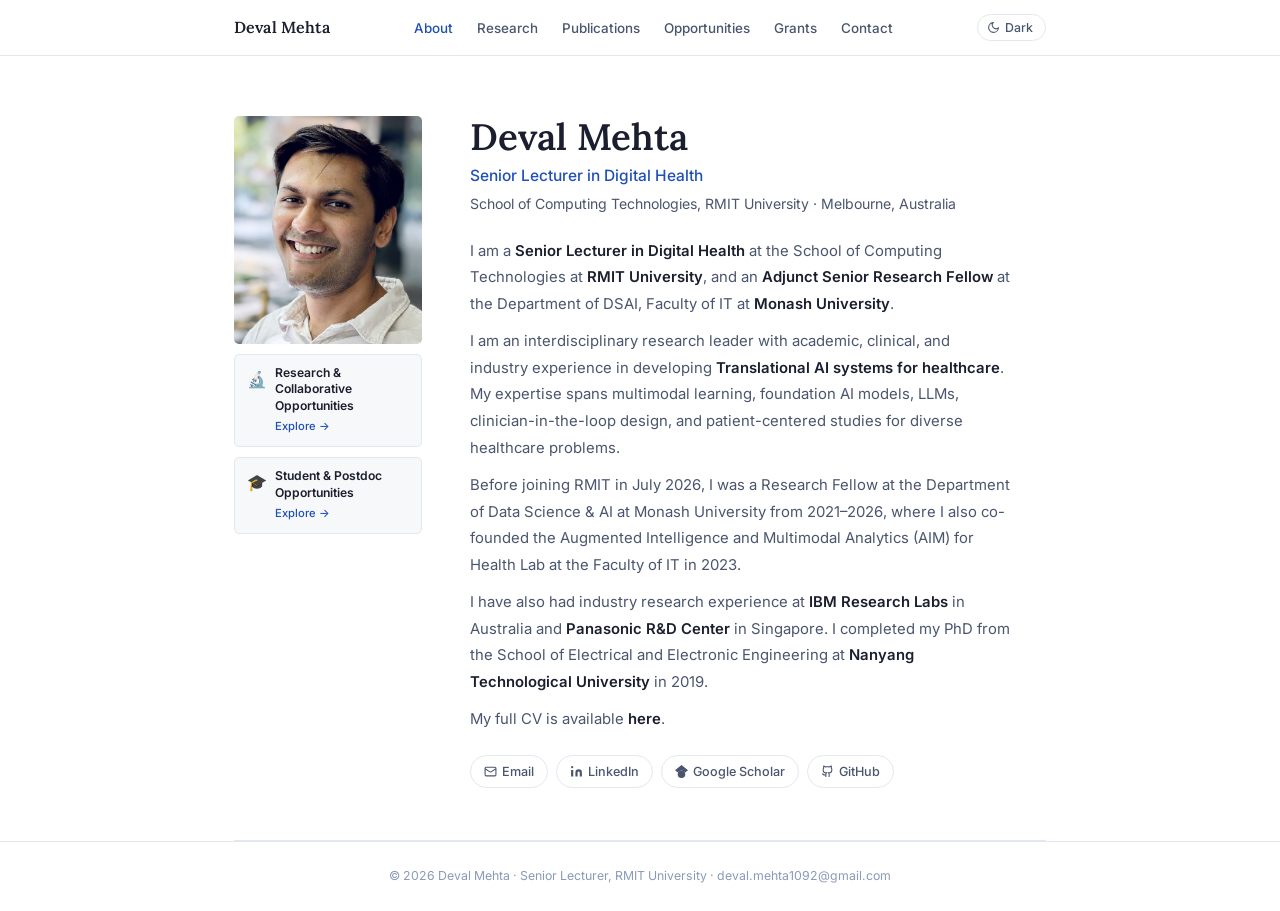
==== index.html @ f87c0c32 "Add files via upload" ====
<!DOCTYPE html>
<html lang="en" data-theme="light">
<head>
<meta charset="UTF-8">
<meta name="viewport" content="width=device-width, initial-scale=1.0">
<meta name="description" content="Deval Mehta, PhD — Senior Lecturer in Digital Health at RMIT University. AI for Healthcare research.">
<title>About | Deval Mehta</title>
<script>(function(){var t=localStorage.getItem('theme');if(t)document.documentElement.setAttribute('data-theme',t);})()</script>
<link rel="preconnect" href="https://fonts.googleapis.com">
<link rel="preconnect" href="https://fonts.gstatic.com" crossorigin>
<link href="https://fonts.googleapis.com/css2?family=Inter:wght@400;500;600&family=Lora:ital,wght@0,600;1,400&display=swap" rel="stylesheet">
<link rel="stylesheet" href="style.css">
</head>
<body>
<nav class="nav">
  <div class="nav-inner">
    <a href="index.html" class="nav-brand">Deval Mehta</a>
    <ul class="nav-links">
      <li><a href="index.html" class="active">About</a></li>
      <li><a href="research.html">Research</a></li>
      <li><a href="publications.html">Publications</a></li>
      <li><a href="opportunities.html">Opportunities</a></li>
      <li><a href="grants.html">Grants</a></li>
      <li><a href="contact.html">Contact</a></li>
    </ul>
    <div class="nav-right">
      <button class="theme-btn" id="theme-btn" onclick="toggleTheme()" aria-label="Toggle theme">
        <svg viewBox="0 0 24 24" fill="none" stroke="currentColor" stroke-width="2"><path d="M21 12.79A9 9 0 1 1 11.21 3 7 7 0 0 0 21 12.79z"/></svg>
        <span>Dark</span>
      </button>
      <button class="nav-toggle" id="nav-btn" aria-label="Menu">
        <svg width="20" height="20" viewBox="0 0 24 24" fill="none" stroke="currentColor" stroke-width="2">
          <line x1="3" y1="6" x2="21" y2="6"/><line x1="3" y1="12" x2="21" y2="12"/><line x1="3" y1="18" x2="21" y2="18"/>
        </svg>
      </button>
    </div>
  </div>
</nav>
<div class="nav-drawer" id="nav-drawer">
  <a href="index.html" class="active">About</a>
  <a href="research.html">Research</a>
  <a href="publications.html">Publications</a>
  <a href="opportunities.html">Opportunities</a>
  <a href="grants.html">Grants</a>
  <a href="contact.html">Contact</a>
</div>
<main>
<div class="page">
  <section class="hero">
    <div class="hero-inner">

      <!-- Left column: photo + CTA links below -->
      <div class="hero-left">
        <div class="hero-photo">
          <div class="hero-img"><img src="profile.jpg" alt="Deval Mehta"></div>
        </div>
        <a href="research.html" class="hero-cta-sm">
          <span class="hero-cta-sm-icon">&#128300;</span>
          <div>
            <div class="hero-cta-sm-title">Research &amp; Collaborative Opportunities</div>
            <div class="hero-cta-sm-arr">Explore &rarr;</div>
          </div>
        </a>
        <a href="opportunities.html" class="hero-cta-sm">
          <span class="hero-cta-sm-icon">&#127891;</span>
          <div>
            <div class="hero-cta-sm-title">Student &amp; Postdoc Opportunities</div>
            <div class="hero-cta-sm-arr">Explore &rarr;</div>
          </div>
        </a>
      </div><!-- /hero-left -->

      <div class="hero-body">
        <h1 class="hero-name">Deval Mehta</h1>
        <p class="hero-role">Senior Lecturer in Digital Health</p>
        <p class="hero-affil">School of Computing Technologies, RMIT University &middot; Melbourne, Australia</p>
        <div class="hero-bio">
          <p>I am a <strong>Senior Lecturer in Digital Health</strong> at the School of Computing Technologies at <strong>RMIT University</strong>, and an <strong>Adjunct Senior Research Fellow</strong> at the Department of DSAI, Faculty of IT at <strong>Monash University</strong>.</p>
          <p>I am an interdisciplinary research leader with academic, clinical, and industry experience in developing <strong>Translational AI systems for healthcare</strong>. My expertise spans multimodal learning, foundation AI models, LLMs, clinician-in-the-loop design, and patient-centered studies for diverse healthcare problems.</p>
          <p>Before joining RMIT in July 2026, I was a Research Fellow at the Department of Data Science &amp; AI at Monash University from 2021&ndash;2026, where I also co-founded the Augmented Intelligence and Multimodal Analytics (AIM) for Health Lab at the Faculty of IT in 2023.</p>
          <p>I have also had industry research experience at <strong>IBM Research Labs</strong> in Australia and <strong>Panasonic R&amp;D Center</strong> in Singapore. I completed my PhD from the School of Electrical and Electronic Engineering at <strong>Nanyang Technological University</strong> in 2019.</p>
          <p>My full CV is available <a href="https://github.com/deval-mehta/deval-mehta.github.io/blob/main/CV-Deval%20Mehta.pdf" target="_blank"><strong>here</strong></a>.</p>
        </div>
        <div class="hero-links">
          <a href="mailto:deval.mehta1092@gmail.com" class="hlink">
            <svg viewBox="0 0 24 24" fill="none" stroke="currentColor" stroke-width="2"><rect x="2" y="4" width="20" height="16" rx="2"/><path d="m22 7-8.97 5.7a1.94 1.94 0 0 1-2.06 0L2 7"/></svg>Email
          </a>
          <a href="https://linkedin.com/in/mehtadeval" target="_blank" class="hlink">
            <svg viewBox="0 0 24 24" fill="currentColor" stroke="none"><path d="M16 8a6 6 0 0 1 6 6v7h-4v-7a2 2 0 0 0-4 0v7h-4v-7a6 6 0 0 1 6-6zM2 9h4v12H2z"/><circle cx="4" cy="4" r="2"/></svg>LinkedIn
          </a>
          <a href="https://scholar.google.co.in/citations?user=bbyetzcAAAAJ&hl=en" target="_blank" class="hlink">
            <svg viewBox="0 0 24 24" fill="currentColor" stroke="none"><path d="M5.242 13.769 0 9.5 12 0l12 9.5-5.242 4.269C17.548 11.249 14.978 9.5 12 9.5c-2.977 0-5.548 1.748-6.758 4.269zM12 10a7 7 0 1 0 0 14 7 7 0 0 0 0-14z"/></svg>Google Scholar
          </a>
          <a href="https://github.com/deval-mehta" target="_blank" class="hlink">
            <svg viewBox="0 0 24 24" fill="none" stroke="currentColor" stroke-width="2"><path d="M15 22v-4a4.8 4.8 0 0 0-1-3.5c3 0 6-2 6-5.5.08-1.25-.27-2.48-1-3.5.28-1.15.28-2.35 0-3.5 0 0-1 0-3 1.5-2.64-.5-5.36-.5-8 0C6 2 5 2 5 2c-.3 1.15-.3 2.35 0 3.5A5.403 5.403 0 0 0 4 9c0 3.5 3 5.5 6 5.5-.39.49-.68 1.05-.85 1.65S9 17.23 9 18v4"/><path d="M9 18c-4.51 2-5-2-7-2"/></svg>GitHub
          </a>
        </div>
      </div>

    </div>
  </section>
</div>
</main>
<footer class="footer">
  <div class="page">
    <p>&copy; 2026 Deval Mehta &middot; Senior Lecturer, RMIT University &middot;
    <a href="mailto:deval.mehta1092@gmail.com">deval.mehta1092@gmail.com</a></p>
  </div>
</footer>
<script>
document.getElementById('nav-btn').addEventListener('click',()=>{
  document.getElementById('nav-drawer').classList.toggle('open');
});
var SUN='<svg viewBox="0 0 24 24" fill="none" stroke="currentColor" stroke-width="2"><circle cx="12" cy="12" r="4"/><path d="M12 2v2M12 20v2M4.93 4.93l1.41 1.41M17.66 17.66l1.41 1.41M2 12h2M20 12h2M6.34 17.66l-1.41 1.41M19.07 4.93l-1.41 1.41"/></svg><span>Light</span>';
var MOON='<svg viewBox="0 0 24 24" fill="none" stroke="currentColor" stroke-width="2"><path d="M21 12.79A9 9 0 1 1 11.21 3 7 7 0 0 0 21 12.79z"/></svg><span>Dark</span>';
function updateBtn(t){var b=document.getElementById('theme-btn');if(b)b.innerHTML=t==='dark'?SUN:MOON;}
function toggleTheme(){var c=document.documentElement.getAttribute('data-theme')||'light';var n=c==='dark'?'light':'dark';document.documentElement.setAttribute('data-theme',n);localStorage.setItem('theme',n);updateBtn(n);}
updateBtn(document.documentElement.getAttribute('data-theme')||'light');
</script>
</body></html>
---- style.css ----
/* ============================================================
   DEVAL MEHTA — ACADEMIC WEBSITE  |  style.css
   Clean rebuild · July 2026
   Design: minimal, light/dark, scholarly
   Type: Lora (headings) + Inter (body)
============================================================ */

*, *::before, *::after { box-sizing: border-box; margin: 0; padding: 0; }

/* ============================================================
   CSS VARIABLES — LIGHT THEME
============================================================ */
:root {
  --bg:         #ffffff;
  --bg-soft:    #f7f8fa;
  --text:       #1a1e2e;
  --text-2:     #4a556e;
  --text-3:     #8a9ab8;
  --accent:     #1f50b8;
  --accent-lt:  #ebf0fd;
  --border:     #e3e7ef;
  --nav-bg:     rgba(255,255,255,.95);
  --drawer-bg:  #ffffff;
  --thumb-bg:   #edf0f7;
  --collage-bg: #edf0f7;
  --max:     860px;
  --nav-h:   56px;
  --r:       5px;
  --f-sans:  'Inter', system-ui, -apple-system, sans-serif;
  --f-serif: 'Lora', Georgia, 'Times New Roman', serif;
  --f-mono:  'SFMono-Regular', 'SF Mono', Menlo, 'Courier New', monospace;
}

/* ============================================================
   CSS VARIABLES — DARK THEME
============================================================ */
[data-theme="dark"] {
  --bg:         #111318;
  --bg-soft:    #181c26;
  --text:       #dde1ee;
  --text-2:     #8892aa;
  --text-3:     #4e5a72;
  --accent:     #7ba0f5;
  --accent-lt:  rgba(123,160,245,.13);
  --border:     #232840;
  --nav-bg:     rgba(17,19,24,.97);
  --drawer-bg:  #181c26;
  --thumb-bg:   #1e2535;
  --collage-bg: #1e2535;
}

/* ============================================================
   BASE
============================================================ */
html { scroll-behavior: smooth; }
body {
  font-family: var(--f-sans);
  background: var(--bg);
  color: var(--text);
  line-height: 1.7;
  font-size: 16px;
  -webkit-font-smoothing: antialiased;
  transition: background .2s, color .2s;
}
a { color: var(--accent); text-decoration: none; }
a:hover { text-decoration: underline; }
strong { font-weight: 600; }
img { display: block; max-width: 100%; }

/* ============================================================
   NAVIGATION
============================================================ */
.nav {
  position: sticky; top: 0; z-index: 100;
  height: var(--nav-h);
  background: var(--nav-bg);
  backdrop-filter: blur(10px);
  border-bottom: 1px solid var(--border);
  transition: background .2s, border-color .2s;
}
.nav-inner {
  max-width: var(--max); margin: 0 auto; padding: 0 24px;
  height: 100%; display: flex; align-items: center; justify-content: space-between;
}
.nav-brand {
  font-family: var(--f-serif); font-size: 1rem; font-weight: 600;
  color: var(--text); letter-spacing: .01em; flex-shrink: 0;
}
.nav-brand:hover { text-decoration: none; }
.nav-links { display: flex; list-style: none; gap: 24px; }
.nav-links a {
  font-size: .84rem; font-weight: 500; color: var(--text-2); transition: color .15s;
}
.nav-links a:hover, .nav-links a.active { color: var(--accent); text-decoration: none; }
.nav-right { display: flex; align-items: center; gap: 10px; }

.theme-btn {
  display: inline-flex; align-items: center; gap: 5px;
  padding: 5px 12px 5px 9px;
  border: 1px solid var(--border); border-radius: 100px;
  background: none; cursor: pointer;
  font-family: var(--f-sans); font-size: .77rem; font-weight: 500;
  color: var(--text-2); transition: all .15s; white-space: nowrap;
}
.theme-btn svg { width: 13px; height: 13px; flex-shrink: 0; }
.theme-btn:hover { border-color: var(--accent); color: var(--accent); }

.nav-toggle {
  display: none; background: none; border: none;
  padding: 6px; cursor: pointer; color: var(--text-2);
}
.nav-drawer {
  display: none; position: fixed; top: var(--nav-h); left: 0; right: 0;
  background: var(--drawer-bg); border-bottom: 1px solid var(--border);
  padding: 8px 24px 16px; z-index: 99;
}
.nav-drawer.open { display: block; }
.nav-drawer a {
  display: block; padding: 11px 0; font-size: .9rem; font-weight: 500;
  color: var(--text); border-bottom: 1px solid var(--border);
}
.nav-drawer a:last-child { border-bottom: none; }
.nav-drawer a:hover { color: var(--accent); text-decoration: none; }

/* ============================================================
   LAYOUT HELPERS
============================================================ */
.page { max-width: var(--max); margin: 0 auto; padding: 0 24px; }

.footer {
  border-top: 1px solid var(--border); padding: 24px 0;
  font-size: .77rem; color: var(--text-3); text-align: center;
  transition: border-color .2s;
}
.footer a { color: var(--text-3); }
.footer a:hover { color: var(--accent); text-decoration: none; }

.sec { padding: 52px 0; border-bottom: 1px solid var(--border); transition: border-color .2s; }
.sec:last-child { border-bottom: none; }

.sec-title {
  font-family: var(--f-serif); font-size: 1.45rem; font-weight: 600;
  color: var(--text); margin-bottom: 6px;
}
.sec-title::after {
  content: ''; display: block; width: 28px; height: 2px;
  background: var(--accent); margin-top: 7px;
}
.sec-subtitle { font-size: .88rem; color: var(--text-2); margin-bottom: 24px; }

/* Inner-page header — no bottom border, content flows straight in */
.page-hdr { padding: 44px 0 28px; }
.page-hdr h1 { font-family: var(--f-serif); font-size: 1.9rem; font-weight: 600; color: var(--text); }
.page-hdr p { font-size: .9rem; color: var(--text-2); margin-top: 6px; }

.breadcrumb { font-size: .78rem; color: var(--text-3); margin-bottom: 10px; }
.breadcrumb a { color: var(--text-3); }
.breadcrumb a:hover { color: var(--accent); }

.prose { font-size: .95rem; color: var(--text-2); line-height: 1.8; }
.prose p + p { margin-top: 12px; }
.prose strong { color: var(--text); }

/* ============================================================
   HOME — HERO
============================================================ */
.hero { padding: 60px 0 52px; border-bottom: 1px solid var(--border); }
.hero-inner { display: flex; gap: 48px; align-items: flex-start; }
.hero-photo { width: 188px; }
/* Left column: photo stacked above CTA links */
.hero-left {
  flex-shrink: 0;
  width: 188px;
  display: flex;
  flex-direction: column;
  gap: 10px;
}
/* Small CTA cards that sit below the photo */
.hero-cta-sm {
  display: flex;
  align-items: flex-start;
  gap: 8px;
  padding: 10px 12px;
  border: 1px solid var(--border);
  border-radius: var(--r);
  background: var(--bg-soft);
  transition: all .15s;
  color: var(--text);
}
.hero-cta-sm:hover {
  border-color: var(--accent);
  background: var(--accent-lt);
  text-decoration: none;
}
.hero-cta-sm-icon { font-size: 1rem; flex-shrink: 0; margin-top: 1px; }
.hero-cta-sm-title {
  font-size: .76rem; font-weight: 600; color: var(--text);
  line-height: 1.35; margin-bottom: 3px;
}
.hero-cta-sm-arr { font-size: .7rem; color: var(--accent); font-weight: 500; }

.hero-img {
  width: 188px; height: 228px; border-radius: var(--r);
  background: linear-gradient(145deg,#e8eeff,#ccd8f6);
  display: flex; align-items: center; justify-content: center;
  font-family: var(--f-serif); font-size: 3rem; font-weight: 600;
  color: var(--accent); overflow: hidden; transition: background .2s;
}
[data-theme="dark"] .hero-img { background: linear-gradient(145deg,#1e2535,#252d48); }
.hero-img img { width: 100%; height: 100%; object-fit: cover; }

.hero-body { flex: 1; }
.hero-name { font-family: var(--f-serif); font-size: 2.3rem; font-weight: 600; color: var(--text); line-height: 1.15; margin-bottom: 5px; }
.hero-role { font-size: .97rem; font-weight: 500; color: var(--accent); margin-bottom: 2px; }
.hero-affil { font-size: .88rem; color: var(--text-2); margin-bottom: 22px; }
.hero-bio { font-size: .93rem; color: var(--text-2); line-height: 1.8; max-width: 540px; margin-bottom: 22px; }
.hero-bio p + p { margin-top: 10px; }
.hero-bio strong { color: var(--text); }
.hero-links { display: flex; flex-wrap: wrap; gap: 8px; }
.hlink {
  display: inline-flex; align-items: center; gap: 5px;
  font-size: .79rem; font-weight: 500; color: var(--text-2);
  padding: 5px 13px; border: 1px solid var(--border);
  border-radius: 100px; transition: all .15s;
}
.hlink svg { width: 13px; height: 13px; flex-shrink: 0; }
.hlink:hover { border-color: var(--accent); color: var(--accent); background: var(--accent-lt); text-decoration: none; }

/* ============================================================
   HOME — OVERVIEW + CTA
============================================================ */
.ov-grid { display: grid; grid-template-columns: repeat(3,1fr); gap: 28px; margin-top: 22px; }
.ov-icon { font-size: 1.25rem; margin-bottom: 8px; }
.ov-title { font-size: .87rem; font-weight: 600; color: var(--text); margin-bottom: 4px; }
.ov-desc { font-size: .79rem; color: var(--text-2); line-height: 1.65; }

.cta-pair { display: grid; grid-template-columns: 1fr 1fr; gap: 14px; margin-top: 22px; }
.cta {
  display: flex; align-items: center; gap: 14px; padding: 20px 22px;
  border: 1px solid var(--border); border-radius: var(--r);
  background: var(--bg-soft); color: var(--text); transition: all .15s;
}
.cta:hover { border-color: var(--accent); background: var(--accent-lt); text-decoration: none; }
.cta-icon { font-size: 1.4rem; flex-shrink: 0; }
.cta-title { font-size: .88rem; font-weight: 600; color: var(--text); margin-bottom: 3px; }
.cta-desc { font-size: .75rem; color: var(--text-2); line-height: 1.5; }
.cta-arr { margin-left: auto; color: var(--accent); font-weight: 700; font-size: .95rem; flex-shrink: 0; }

/* ============================================================
   PUBLICATIONS
============================================================ */
.pub-note { font-size: .82rem; color: var(--text-2); margin-bottom: 28px; line-height: 1.65; }
.pub-note strong { color: var(--accent); }
.yr-label {
  font-size: .7rem; font-weight: 700; letter-spacing: .1em; text-transform: uppercase;
  color: var(--text-3); padding: 6px 0; margin-top: 36px; border-bottom: 1px solid var(--border);
}
.yr-label:first-of-type { margin-top: 0; }
.pub-item {
  display: flex; gap: 16px; padding: 18px 0;
  border-bottom: 1px solid var(--border); align-items: flex-start;
}
.pub-item:last-child { border-bottom: none; }
.pub-n { font-family: var(--f-mono); font-size: .77rem; color: var(--text-3); min-width: 26px; padding-top: 2px; flex-shrink: 0; }
.pub-body { flex: 1; min-width: 0; }
.pub-t { font-size: .9rem; font-weight: 600; color: var(--text); line-height: 1.42; margin-bottom: 5px; }
.pub-a { font-size: .8rem; color: var(--text-2); margin-bottom: 5px; line-height: 1.45; }
.pub-a strong { color: var(--accent); font-weight: 600; }
.pub-v { font-size: .79rem; color: var(--text-3); font-style: italic; }
.pub-tag {
  display: inline-block; font-size: .68rem; font-weight: 600; color: var(--accent);
  background: var(--accent-lt); padding: 1px 7px; border-radius: 3px;
  margin-left: 8px; vertical-align: middle; font-style: normal;
}
.pub-star { font-size: .68rem; color: #b45309; margin-left: 8px; font-style: normal; }
[data-theme="dark"] .pub-star { color: #f59e0b; }

/* ============================================================
   RESEARCH OVERVIEW (research.html)
============================================================ */
.rq {
  border-left: 3px solid var(--accent); padding: 14px 20px;
  background: var(--bg-soft); font-family: var(--f-serif);
  font-style: italic; font-size: 1.08rem; color: var(--text-2);
  line-height: 1.65; margin-bottom: 28px; transition: background .2s;
}
.r-intro { font-size: .93rem; color: var(--text-2); line-height: 1.82; margin-bottom: 40px; }
.r-intro p + p { margin-top: 11px; }
.r-intro strong { color: var(--text); }

.r-card {
  display: flex; gap: 28px; align-items: flex-start;
  padding: 32px 0; border-bottom: 1px solid var(--border);
}
.r-card:last-of-type { border-bottom: none; }
.collage {
  display: grid; grid-template-columns: 1fr 1fr; gap: 4px;
  width: 220px; flex-shrink: 0; border-radius: 6px; overflow: hidden;
  background: var(--border);
}
.collage-cell {
  background: var(--collage-bg); overflow: hidden;
  height: 80px; position: relative;
  display: flex; align-items: center; justify-content: center;
  transition: background .2s;
}
.collage-cell img { width: 100%; height: 100%; object-fit: cover; display: block; }
.collage-cell-ph { font-size: .62rem; color: var(--text-3); text-align: center; padding: 6px; line-height: 1.4; }

.r-card-body { flex: 1; }
.r-card-num { font-family: var(--f-mono); font-size: .7rem; font-weight: 700; color: var(--accent); letter-spacing: .08em; margin-bottom: 4px; }
.r-card-name { font-family: var(--f-serif); font-size: 1.25rem; font-weight: 600; color: var(--text); margin-bottom: 10px; }
.r-card-desc { font-size: .88rem; color: var(--text-2); line-height: 1.72; margin-bottom: 12px; }
.r-card-areas { font-size: .76rem; color: var(--text-3); margin-bottom: 14px; line-height: 1.6; }
.r-card-link { font-size: .84rem; font-weight: 600; color: var(--accent); }
.r-card-link:hover { text-decoration: underline; }

/* ============================================================
   RESEARCH SUB-PAGES
============================================================ */
.theme-hdr { display: flex; align-items: baseline; gap: 12px; margin-bottom: 12px; }
.theme-num { font-family: var(--f-mono); font-size: .7rem; font-weight: 700; color: var(--accent); letter-spacing: .08em; }
.theme-name { font-family: var(--f-serif); font-size: 1.28rem; font-weight: 600; color: var(--text); }
.theme-intro { font-size: .9rem; color: var(--text-2); line-height: 1.78; margin-bottom: 22px; }
.theme-intro strong { color: var(--text); }

/* Area cards — each sub-theme is a box */
.area {
  padding: 18px 20px;
  border: 1px solid var(--border);
  border-radius: var(--r);
  background: var(--bg-soft);
  margin-bottom: 12px;
  transition: background .2s, border-color .2s;
}
.area:last-child { margin-bottom: 0; }

/* Area title — larger, serif, clearly a heading */
.area-title {
  font-family: var(--f-serif);
  font-size: 1.12rem;
  font-weight: 600;
  color: var(--text);
  margin-bottom: 7px;
}
.area-desc { font-size: .84rem; color: var(--text-2); line-height: 1.72; margin-bottom: 12px; }
.area-papers { list-style: none; }
.area-papers li {
  font-size: .8rem; color: var(--text-2); line-height: 1.5;
  padding: 5px 0 5px 12px; border-left: 2px solid var(--border); margin-bottom: 5px;
}
.area-papers li strong { color: var(--accent); font-weight: 600; }
.area-papers li em { color: var(--text-3); }

.seeking {
  font-size: .69rem; font-weight: 700; color: #92400e; background: #fef3c7;
  padding: 1px 7px; border-radius: 3px; margin-left: 8px;
  letter-spacing: .04em; vertical-align: middle;
}
[data-theme="dark"] .seeking { color: #fcd34d; background: rgba(217,119,6,.2); }

.collab-cta {
  background: var(--bg-soft); border: 1px solid var(--border);
  border-left: 3px solid var(--accent); padding: 18px 22px;
  font-size: .9rem; color: var(--text-2); line-height: 1.78;
  border-radius: 0 var(--r) var(--r) 0; margin-top: 28px;
  transition: background .2s, border-color .2s;
}
.collab-cta strong { color: var(--text); }

/* ============================================================
   PAPER ENTRIES WITH OPTIONAL IMAGE THUMBNAIL
   Used in research sub-pages. Add class="paper-item" to <li>
   and wrap content in .paper-thumb + .paper-text
============================================================ */
.area-papers li.paper-item {
  display: flex;
  gap: 0;
  padding: 8px 0;
  border-left: none;
  margin-bottom: 10px;
}
.paper-thumb {
  width: 120px; height: 76px; flex-shrink: 0;
  border-radius: 4px; overflow: hidden;
  border: 1px solid var(--border);
  background: var(--thumb-bg);
  transition: background .2s, border-color .2s;
}
.paper-thumb img,
.paper-thumb video {
  width: 100%; height: 100%; object-fit: cover; display: block;
}
.paper-text {
  flex: 1; padding-left: 12px;
  border-left: 2px solid var(--border); line-height: 1.5;
}

/* ============================================================
   OPPORTUNITIES
============================================================ */
.notice {
  background: #fffbeb; border: 1px solid #fcd34d;
  border-left: 3px solid #d97706; padding: 16px 20px;
  border-radius: 0 var(--r) var(--r) 0; margin-bottom: 28px;
}
[data-theme="dark"] .notice { background: #1a1509; border-color: #5a4310; border-left-color: #d97706; }
.notice-lbl { font-size: .68rem; font-weight: 700; text-transform: uppercase; letter-spacing: .1em; color: #92400e; margin-bottom: 6px; }
[data-theme="dark"] .notice-lbl { color: #c9ac78; }
.notice-body { font-size: .88rem; color: #78350f; line-height: 1.68; }
[data-theme="dark"] .notice-body { color: #c9ac78; }
.notice-body a { color: #92400e; font-weight: 600; }
[data-theme="dark"] .notice-body a { color: #d97706; }
.form-btn {
  display: inline-flex; align-items: center; gap: 6px; margin-top: 10px;
  padding: 8px 16px; background: #d97706; color: #fff !important;
  font-size: .8rem; font-weight: 600; border-radius: 4px; transition: opacity .15s;
}
.form-btn:hover { opacity: .84; text-decoration: none; }

.track-grid { display: grid; grid-template-columns: 1fr 1fr; gap: 14px; margin-top: 14px; }
.track { padding: 16px 18px; border: 1px solid var(--border); border-radius: var(--r); background: var(--bg-soft); }
.track.accent { border-color: var(--accent); background: var(--accent-lt); }
.track-icon { font-size: 1.2rem; margin-bottom: 7px; }
.track-title { font-size: .86rem; font-weight: 600; color: var(--text); margin-bottom: 4px; }
.track-desc { font-size: .77rem; color: var(--text-2); line-height: 1.62; }

.diversity {
  padding: 16px 20px; background: var(--bg-soft);
  border: 1px solid var(--border); border-left: 3px solid #7c3aed;
  font-size: .88rem; color: var(--text-2); line-height: 1.78;
  border-radius: 0 var(--r) var(--r) 0; margin-top: 20px;
}
.diversity strong { color: var(--text); }

.trait-grid { display: grid; grid-template-columns: 1fr 1fr; gap: 11px; margin-top: 14px; }
.trait { display: flex; gap: 10px; align-items: flex-start; padding: 11px 13px; border: 1px solid var(--border); border-radius: var(--r); background: var(--bg-soft); }
.trait-icon { font-size: .95rem; flex-shrink: 0; margin-top: 2px; }
.trait-title { font-size: .8rem; font-weight: 600; color: var(--text); margin-bottom: 2px; }
.trait-desc { font-size: .74rem; color: var(--text-2); line-height: 1.5; }

.req { margin-top: 14px; padding: 13px 17px; background: var(--accent-lt); border: 1px solid rgba(31,80,184,.2); border-left: 3px solid var(--accent); border-radius: 0 var(--r) var(--r) 0; font-size: .87rem; color: var(--text-2); line-height: 1.75; }
[data-theme="dark"] .req { border-color: rgba(123,160,245,.2); border-left-color: var(--accent); }
.req-lbl { font-size: .67rem; font-weight: 700; text-transform: uppercase; letter-spacing: .1em; color: var(--accent); margin-bottom: 4px; }
.req strong { color: var(--text); }
.testi { padding: 15px 18px; border: 1px solid var(--border); border-radius: var(--r); background: var(--bg-soft); font-size: .86rem; color: var(--text-2); line-height: 1.7; margin-top: 20px; }

/* ============================================================
   GRANTS
============================================================ */
.grants-total { font-family: var(--f-serif); font-size: 2rem; font-weight: 600; color: var(--text); }
.grants-sub { font-size: .78rem; color: var(--text-3); text-transform: uppercase; letter-spacing: .07em; margin-top: 2px; }
.grant-row { display: flex; gap: 18px; padding: 15px 0; border-bottom: 1px solid var(--border); }
.grant-row:last-child { border-bottom: none; }
.grant-amt { font-family: var(--f-mono); font-size: .8rem; font-weight: 600; color: var(--text); min-width: 68px; padding-top: 2px; flex-shrink: 0; }
.grant-title { font-size: .88rem; font-weight: 600; color: var(--text); margin-bottom: 3px; line-height: 1.4; }
.grant-meta { font-size: .77rem; color: var(--text-2); }
.patent-row { padding: 14px 0; border-bottom: 1px solid var(--border); }
.patent-row:last-child { border-bottom: none; }
.patent-title { font-size: .88rem; font-weight: 600; color: var(--text); margin-bottom: 3px; }
.patent-meta { font-size: .77rem; color: var(--text-2); }
.ptag { font-size: .68rem; font-weight: 700; color: var(--accent); background: var(--accent-lt); padding: 1px 7px; border-radius: 3px; margin-left: 7px; }

/* ============================================================
   CONTACT
============================================================ */
.contact-grid { display: grid; grid-template-columns: 1fr 1fr; gap: 12px; margin-top: 16px; }
.contact-item { display: flex; align-items: flex-start; gap: 11px; padding: 13px 15px; border: 1px solid var(--border); border-radius: var(--r); background: var(--bg-soft); }
.ci-icon { font-size: 1.1rem; flex-shrink: 0; margin-top: 1px; }
.ci-lbl { font-size: .68rem; color: var(--text-3); text-transform: uppercase; letter-spacing: .07em; margin-bottom: 2px; }
.ci-val { font-size: .86rem; color: var(--text); }
.ci-val a { color: var(--text); }
.award-row { display: flex; gap: 14px; padding: 11px 0; border-bottom: 1px solid var(--border); }
.award-row:last-child { border-bottom: none; }
.award-yr { font-family: var(--f-mono); font-size: .74rem; color: var(--text-3); min-width: 36px; padding-top: 2px; flex-shrink: 0; }
.award-txt { font-size: .87rem; color: var(--text); line-height: 1.5; }

/* ============================================================
   RESPONSIVE
============================================================ */
@media (max-width: 680px) {
  .nav-links { display: none; }
  .nav-toggle { display: flex; }
  .theme-btn span { display: none; }
  .hero-inner { flex-direction: column; gap: 24px; }
  .hero-left { width: 100%; }
.hero-photo { width: 140px; }
  .hero-img { width: 140px; height: 170px; }
  .hero-name { font-size: 1.9rem; }
  .ov-grid { grid-template-columns: 1fr; gap: 18px; }
  .cta-pair { grid-template-columns: 1fr; }
  .r-card { flex-direction: column; gap: 20px; }
  .collage { width: 100%; }
  .track-grid { grid-template-columns: 1fr; }
  .trait-grid { grid-template-columns: 1fr; }
  .contact-grid { grid-template-columns: 1fr; }
  .pub-item { gap: 10px; }
  .pub-n { display: none; }
  .area-papers li.paper-item { flex-direction: column; gap: 8px; }
  .paper-thumb { width: 100%; height: 80px; }
  .paper-text { padding-left: 0; border-left: none; border-top: 2px solid var(--border); padding-top: 8px; }
  .page { padding: 0 16px; }
  .sec { padding: 40px 0; }
}
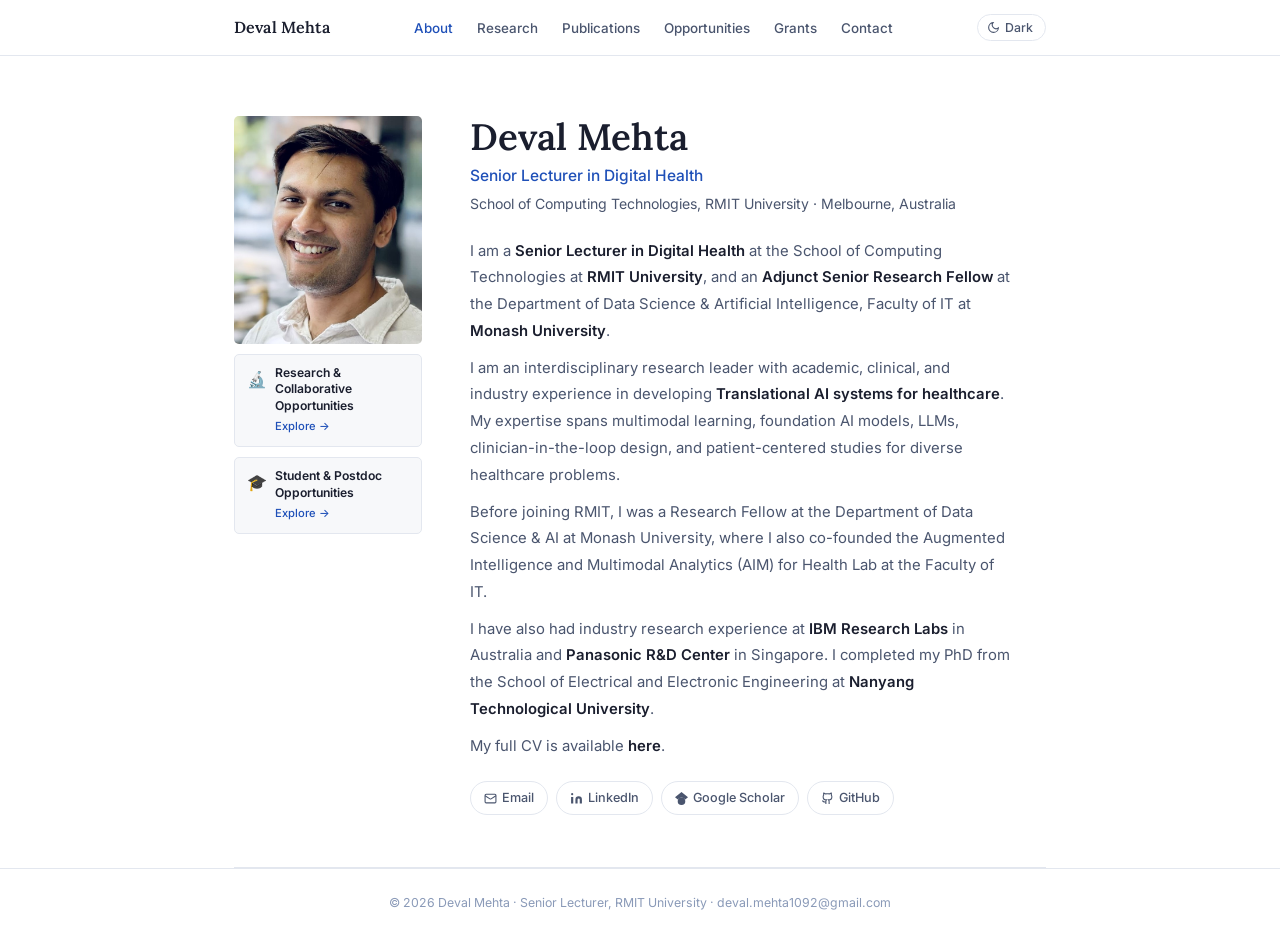
==== commit c304b63b: "Update index.html" ====
--- a/index.html
+++ b/index.html
@@ -75,10 +75,10 @@
         <p class="hero-role">Senior Lecturer in Digital Health</p>
         <p class="hero-affil">School of Computing Technologies, RMIT University &middot; Melbourne, Australia</p>
         <div class="hero-bio">
-          <p>I am a <strong>Senior Lecturer in Digital Health</strong> at the School of Computing Technologies at <strong>RMIT University</strong>, and an <strong>Adjunct Senior Research Fellow</strong> at the Department of DSAI, Faculty of IT at <strong>Monash University</strong>.</p>
+          <p>I am a <strong>Senior Lecturer in Digital Health</strong> at the School of Computing Technologies at <strong>RMIT University</strong>, and an <strong>Adjunct Senior Research Fellow</strong> at the Department of Data Science &amp; Artificial Intelligence, Faculty of IT at <strong>Monash University</strong>.</p>
           <p>I am an interdisciplinary research leader with academic, clinical, and industry experience in developing <strong>Translational AI systems for healthcare</strong>. My expertise spans multimodal learning, foundation AI models, LLMs, clinician-in-the-loop design, and patient-centered studies for diverse healthcare problems.</p>
-          <p>Before joining RMIT in July 2026, I was a Research Fellow at the Department of Data Science &amp; AI at Monash University from 2021&ndash;2026, where I also co-founded the Augmented Intelligence and Multimodal Analytics (AIM) for Health Lab at the Faculty of IT in 2023.</p>
-          <p>I have also had industry research experience at <strong>IBM Research Labs</strong> in Australia and <strong>Panasonic R&amp;D Center</strong> in Singapore. I completed my PhD from the School of Electrical and Electronic Engineering at <strong>Nanyang Technological University</strong> in 2019.</p>
+          <p>Before joining RMIT, I was a Research Fellow at the Department of Data Science &amp; AI at Monash University, where I also co-founded the Augmented Intelligence and Multimodal Analytics (AIM) for Health Lab at the Faculty of IT.</p>
+          <p>I have also had industry research experience at <strong>IBM Research Labs</strong> in Australia and <strong>Panasonic R&amp;D Center</strong> in Singapore. I completed my PhD from the School of Electrical and Electronic Engineering at <strong>Nanyang Technological University</strong>.</p>
           <p>My full CV is available <a href="https://github.com/deval-mehta/deval-mehta.github.io/blob/main/CV-Deval%20Mehta.pdf" target="_blank"><strong>here</strong></a>.</p>
         </div>
         <div class="hero-links">
@@ -117,4 +117,4 @@
 function toggleTheme(){var c=document.documentElement.getAttribute('data-theme')||'light';var n=c==='dark'?'light':'dark';document.documentElement.setAttribute('data-theme',n);localStorage.setItem('theme',n);updateBtn(n);}
 updateBtn(document.documentElement.getAttribute('data-theme')||'light');
 </script>
-</body></html>+</body></html>
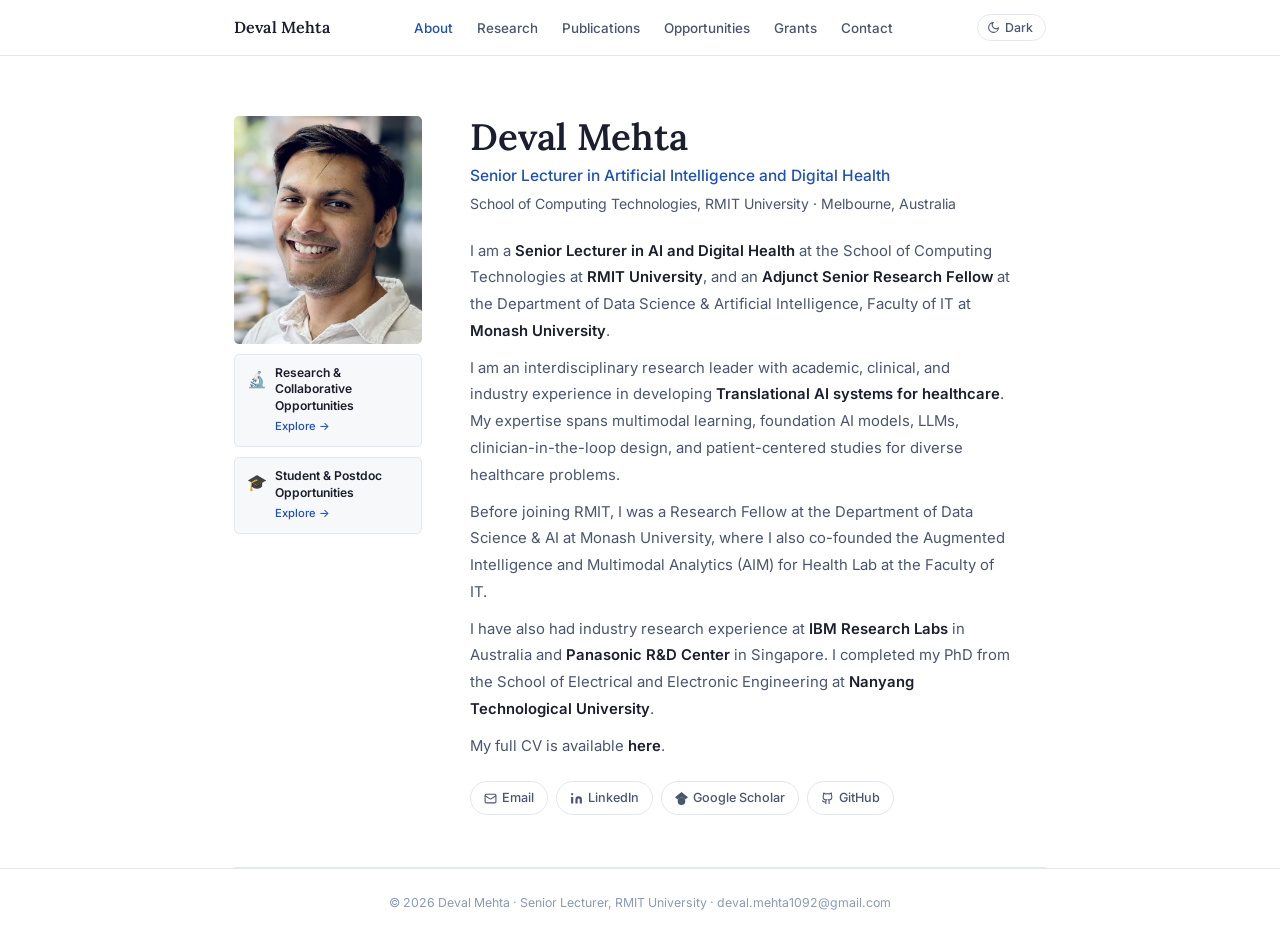
==== commit 777df146: "Update index.html" ====
--- a/index.html
+++ b/index.html
@@ -72,10 +72,10 @@
 
       <div class="hero-body">
         <h1 class="hero-name">Deval Mehta</h1>
-        <p class="hero-role">Senior Lecturer in Digital Health</p>
+        <p class="hero-role">Senior Lecturer in Artificial Intelligence and Digital Health</p>
         <p class="hero-affil">School of Computing Technologies, RMIT University &middot; Melbourne, Australia</p>
         <div class="hero-bio">
-          <p>I am a <strong>Senior Lecturer in Digital Health</strong> at the School of Computing Technologies at <strong>RMIT University</strong>, and an <strong>Adjunct Senior Research Fellow</strong> at the Department of Data Science &amp; Artificial Intelligence, Faculty of IT at <strong>Monash University</strong>.</p>
+          <p>I am a <strong>Senior Lecturer in AI and Digital Health</strong> at the School of Computing Technologies at <strong>RMIT University</strong>, and an <strong>Adjunct Senior Research Fellow</strong> at the Department of Data Science &amp; Artificial Intelligence, Faculty of IT at <strong>Monash University</strong>.</p>
           <p>I am an interdisciplinary research leader with academic, clinical, and industry experience in developing <strong>Translational AI systems for healthcare</strong>. My expertise spans multimodal learning, foundation AI models, LLMs, clinician-in-the-loop design, and patient-centered studies for diverse healthcare problems.</p>
           <p>Before joining RMIT, I was a Research Fellow at the Department of Data Science &amp; AI at Monash University, where I also co-founded the Augmented Intelligence and Multimodal Analytics (AIM) for Health Lab at the Faculty of IT.</p>
           <p>I have also had industry research experience at <strong>IBM Research Labs</strong> in Australia and <strong>Panasonic R&amp;D Center</strong> in Singapore. I completed my PhD from the School of Electrical and Electronic Engineering at <strong>Nanyang Technological University</strong>.</p>
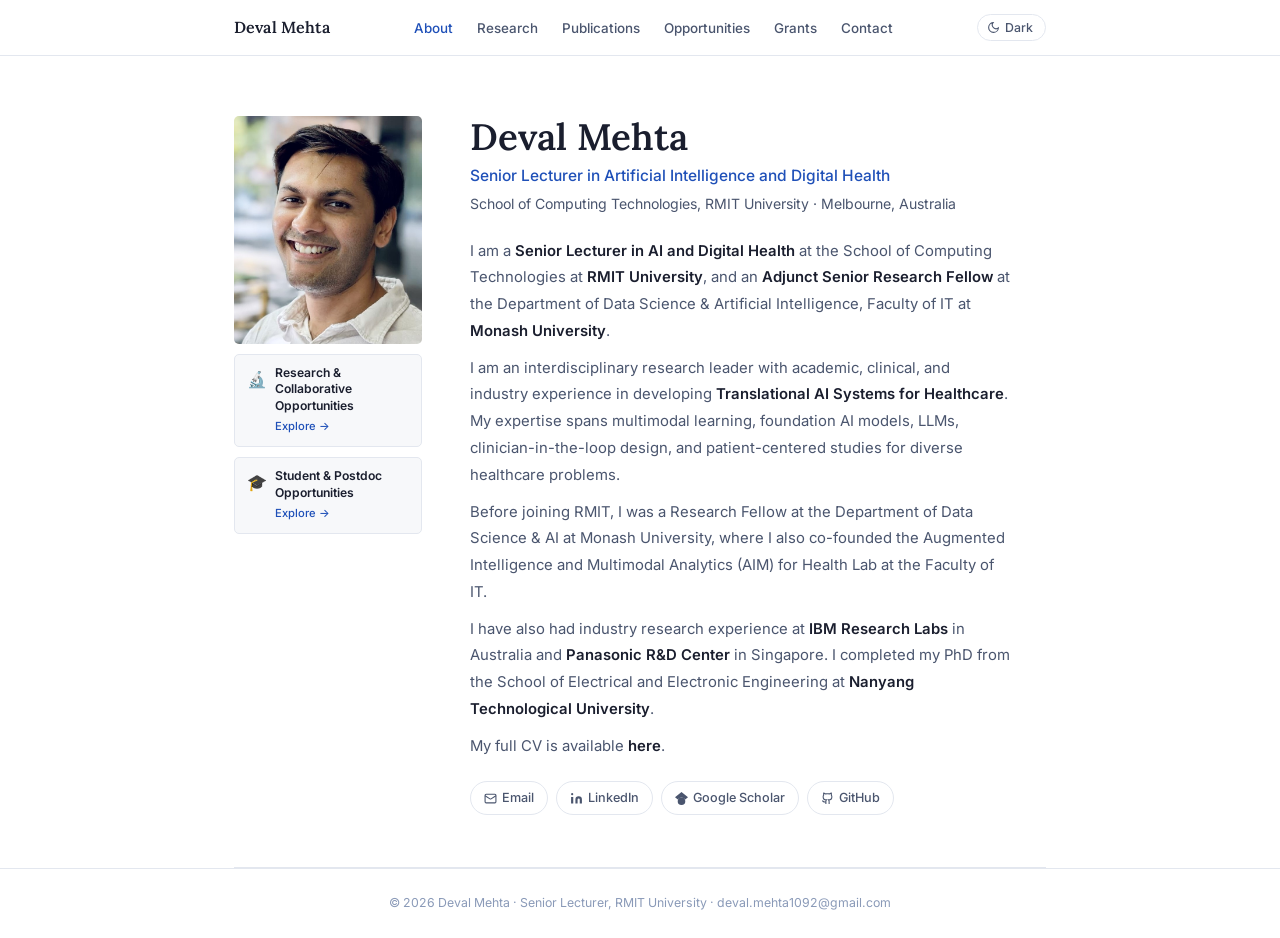
==== commit 6a3c8deb: "Update index.html" ====
--- a/index.html
+++ b/index.html
@@ -76,7 +76,7 @@
         <p class="hero-affil">School of Computing Technologies, RMIT University &middot; Melbourne, Australia</p>
         <div class="hero-bio">
           <p>I am a <strong>Senior Lecturer in AI and Digital Health</strong> at the School of Computing Technologies at <strong>RMIT University</strong>, and an <strong>Adjunct Senior Research Fellow</strong> at the Department of Data Science &amp; Artificial Intelligence, Faculty of IT at <strong>Monash University</strong>.</p>
-          <p>I am an interdisciplinary research leader with academic, clinical, and industry experience in developing <strong>Translational AI systems for healthcare</strong>. My expertise spans multimodal learning, foundation AI models, LLMs, clinician-in-the-loop design, and patient-centered studies for diverse healthcare problems.</p>
+          <p>I am an interdisciplinary research leader with academic, clinical, and industry experience in developing <strong>Translational AI Systems for Healthcare</strong>. My expertise spans multimodal learning, foundation AI models, LLMs, clinician-in-the-loop design, and patient-centered studies for diverse healthcare problems.</p>
           <p>Before joining RMIT, I was a Research Fellow at the Department of Data Science &amp; AI at Monash University, where I also co-founded the Augmented Intelligence and Multimodal Analytics (AIM) for Health Lab at the Faculty of IT.</p>
           <p>I have also had industry research experience at <strong>IBM Research Labs</strong> in Australia and <strong>Panasonic R&amp;D Center</strong> in Singapore. I completed my PhD from the School of Electrical and Electronic Engineering at <strong>Nanyang Technological University</strong>.</p>
           <p>My full CV is available <a href="https://github.com/deval-mehta/deval-mehta.github.io/blob/main/CV-Deval%20Mehta.pdf" target="_blank"><strong>here</strong></a>.</p>
--- a/style.css
+++ b/style.css
@@ -289,10 +289,15 @@
 .r-intro strong { color: var(--text); }
 
 .r-card {
-  display: flex; gap: 28px; align-items: flex-start;
-  padding: 32px 0; border-bottom: 1px solid var(--border);
-}
-.r-card:last-of-type { border-bottom: none; }
+  display: flex; gap: 24px; align-items: flex-start;
+  padding: 22px;
+  border: 1px solid var(--border);
+  border-radius: var(--r);
+  background: var(--bg-soft);
+  margin-bottom: 16px;
+  transition: background .2s, border-color .2s;
+}
+.r-card:last-of-type { margin-bottom: 0; }
 .collage {
   display: grid; grid-template-columns: 1fr 1fr; gap: 4px;
   width: 220px; flex-shrink: 0; border-radius: 6px; overflow: hidden;
@@ -314,6 +319,21 @@
 .r-card-areas { font-size: .76rem; color: var(--text-3); margin-bottom: 14px; line-height: 1.6; }
 .r-card-link { font-size: .84rem; font-weight: 600; color: var(--accent); }
 .r-card-link:hover { text-decoration: underline; }
+
+/* Single image placeholder per research theme */
+.r-card-img {
+  width: 200px; height: 150px; flex-shrink: 0;
+  border-radius: var(--r); overflow: hidden;
+  background: var(--thumb-bg); border: 1px solid var(--border);
+  display: flex; align-items: center; justify-content: center;
+  transition: background .2s, border-color .2s;
+}
+.r-card-img img { width:100%; height:100%; object-fit:cover; display:block; }
+.r-card-img-ph {
+  font-size: .7rem; color: var(--text-3); text-align: center;
+  padding: 10px; line-height: 1.5;
+}
+.r-card-img-ph span { display:block; font-family:var(--f-mono); font-size:.6rem; margin-top:4px; opacity:.65; }
 
 /* ============================================================
    RESEARCH SUB-PAGES
@@ -489,7 +509,8 @@
   .hero-name { font-size: 1.9rem; }
   .ov-grid { grid-template-columns: 1fr; gap: 18px; }
   .cta-pair { grid-template-columns: 1fr; }
-  .r-card { flex-direction: column; gap: 20px; }
+  .r-card { flex-direction: column; gap: 16px; }
+  .r-card-img { width: 100%; height: 120px; }
   .collage { width: 100%; }
   .track-grid { grid-template-columns: 1fr; }
   .trait-grid { grid-template-columns: 1fr; }
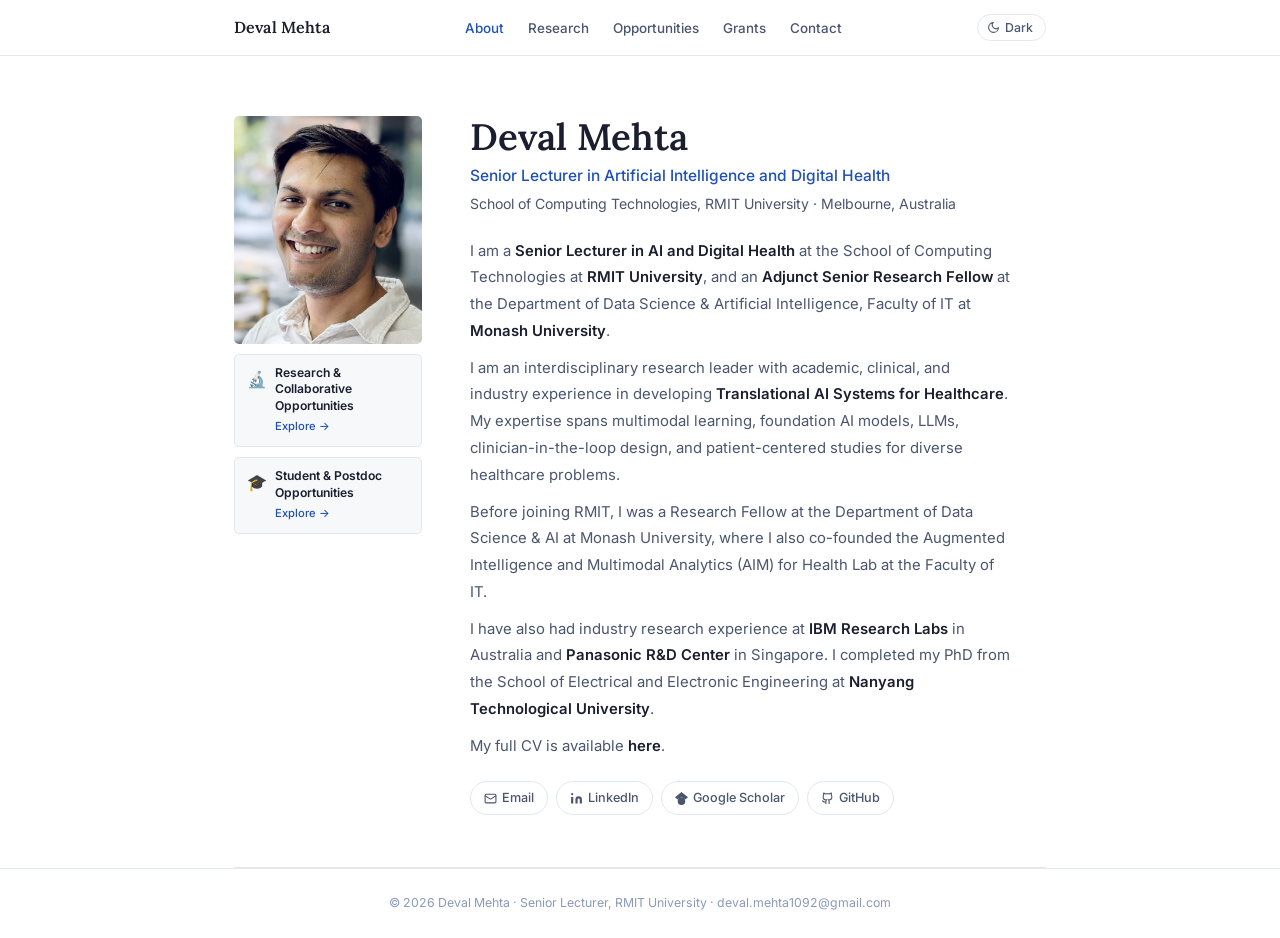
==== commit e62b9967: "Update index.html" ====
--- a/index.html
+++ b/index.html
@@ -18,7 +18,6 @@
     <ul class="nav-links">
       <li><a href="index.html" class="active">About</a></li>
       <li><a href="research.html">Research</a></li>
-      <li><a href="publications.html">Publications</a></li>
       <li><a href="opportunities.html">Opportunities</a></li>
       <li><a href="grants.html">Grants</a></li>
       <li><a href="contact.html">Contact</a></li>
@@ -39,7 +38,6 @@
 <div class="nav-drawer" id="nav-drawer">
   <a href="index.html" class="active">About</a>
   <a href="research.html">Research</a>
-  <a href="publications.html">Publications</a>
   <a href="opportunities.html">Opportunities</a>
   <a href="grants.html">Grants</a>
   <a href="contact.html">Contact</a>
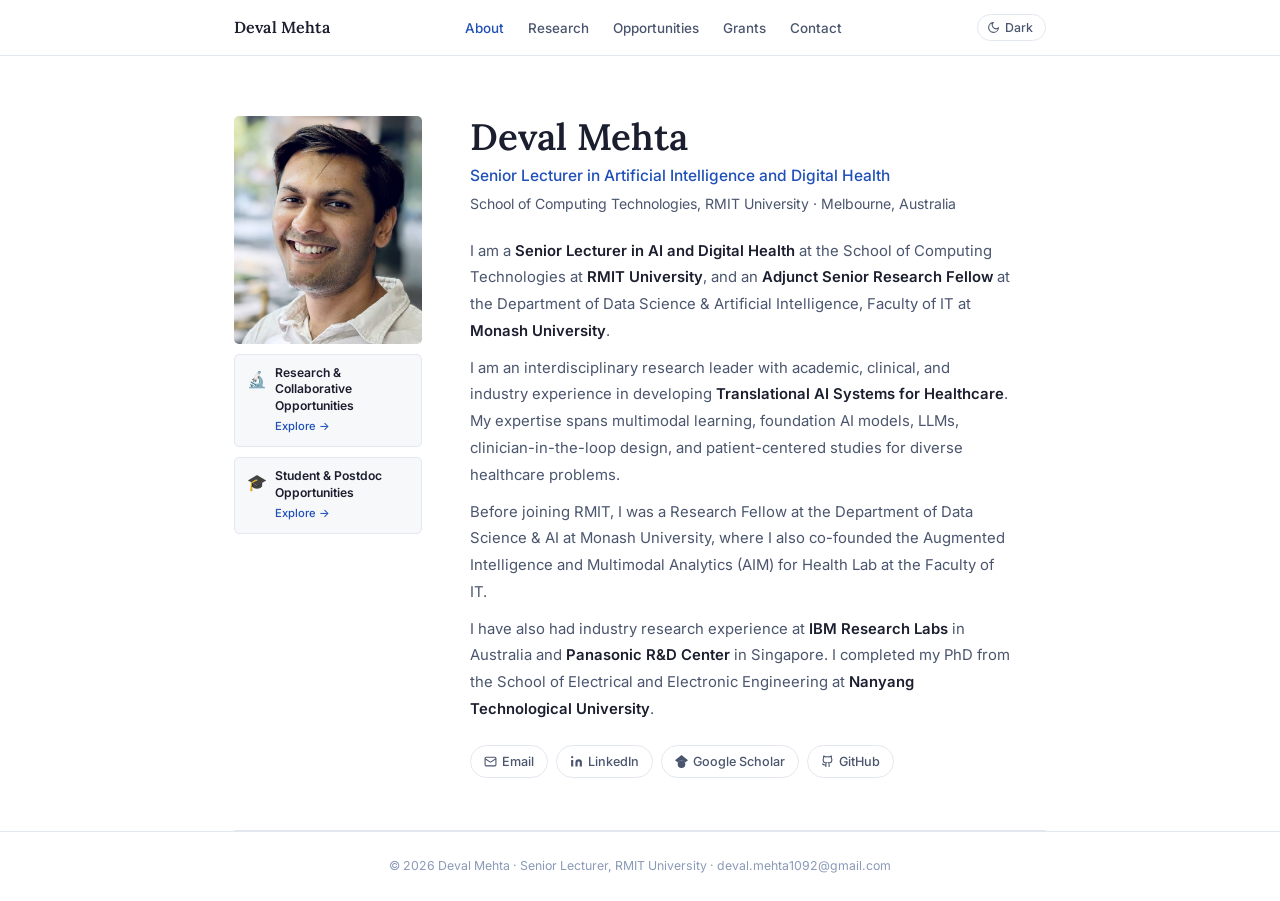
==== commit 80e558f5: "Update index.html" ====
--- a/index.html
+++ b/index.html
@@ -77,7 +77,6 @@
           <p>I am an interdisciplinary research leader with academic, clinical, and industry experience in developing <strong>Translational AI Systems for Healthcare</strong>. My expertise spans multimodal learning, foundation AI models, LLMs, clinician-in-the-loop design, and patient-centered studies for diverse healthcare problems.</p>
           <p>Before joining RMIT, I was a Research Fellow at the Department of Data Science &amp; AI at Monash University, where I also co-founded the Augmented Intelligence and Multimodal Analytics (AIM) for Health Lab at the Faculty of IT.</p>
           <p>I have also had industry research experience at <strong>IBM Research Labs</strong> in Australia and <strong>Panasonic R&amp;D Center</strong> in Singapore. I completed my PhD from the School of Electrical and Electronic Engineering at <strong>Nanyang Technological University</strong>.</p>
-          <p>My full CV is available <a href="https://github.com/deval-mehta/deval-mehta.github.io/blob/main/CV-Deval%20Mehta.pdf" target="_blank"><strong>here</strong></a>.</p>
         </div>
         <div class="hero-links">
           <a href="mailto:deval.mehta1092@gmail.com" class="hlink">
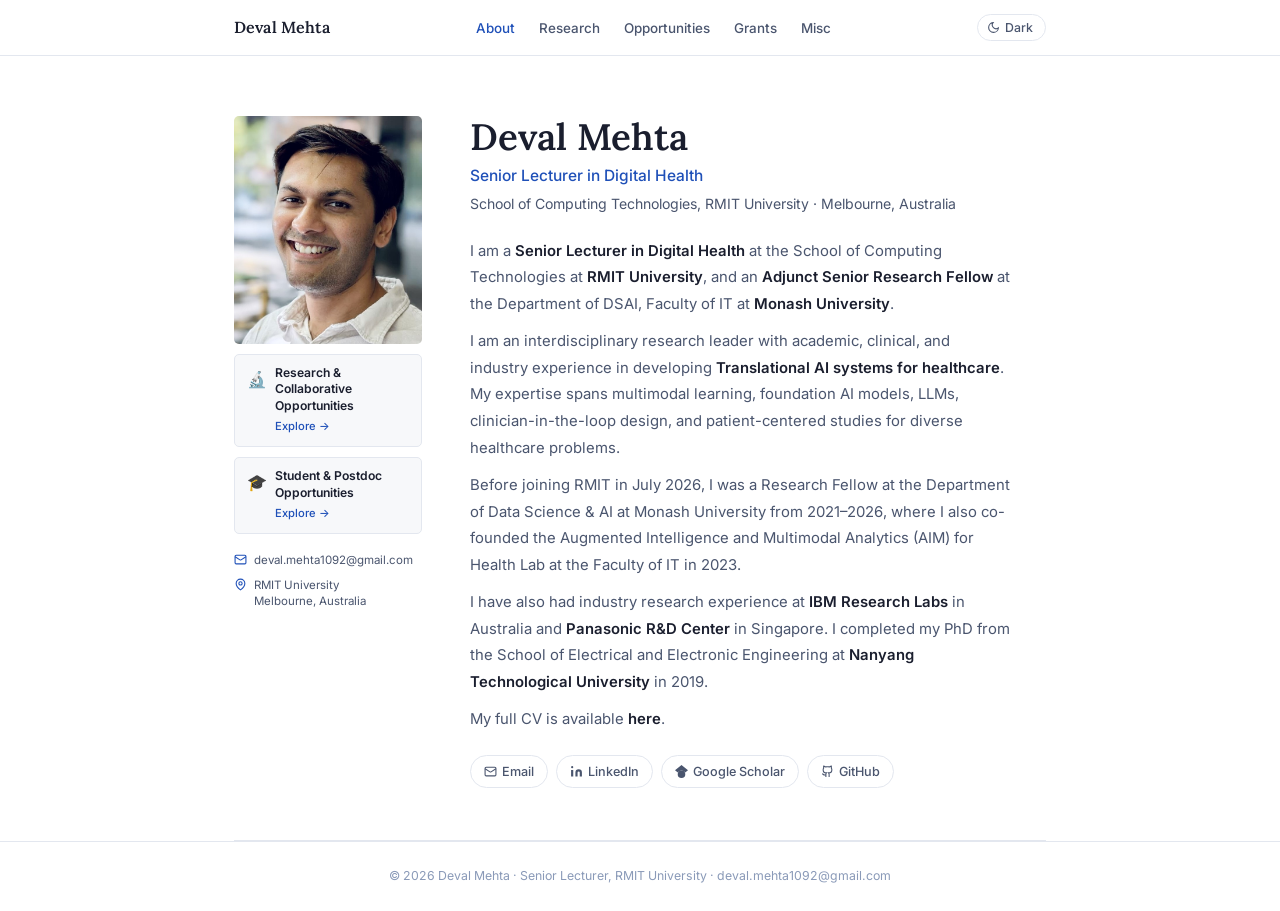
==== commit 1bf5cf0a: "Add files via upload" ====
--- a/index.html
+++ b/index.html
@@ -1,53 +1,33 @@
 <!DOCTYPE html>
 <html lang="en" data-theme="light">
 <head>
-<meta charset="UTF-8">
-<meta name="viewport" content="width=device-width, initial-scale=1.0">
+<meta charset="UTF-8"><meta name="viewport" content="width=device-width, initial-scale=1.0">
 <meta name="description" content="Deval Mehta, PhD — Senior Lecturer in Digital Health at RMIT University. AI for Healthcare research.">
 <title>About | Deval Mehta</title>
 <script>(function(){var t=localStorage.getItem('theme');if(t)document.documentElement.setAttribute('data-theme',t);})()</script>
-<link rel="preconnect" href="https://fonts.googleapis.com">
-<link rel="preconnect" href="https://fonts.gstatic.com" crossorigin>
+<link rel="preconnect" href="https://fonts.googleapis.com"><link rel="preconnect" href="https://fonts.gstatic.com" crossorigin>
 <link href="https://fonts.googleapis.com/css2?family=Inter:wght@400;500;600&family=Lora:ital,wght@0,600;1,400&display=swap" rel="stylesheet">
 <link rel="stylesheet" href="style.css">
-</head>
-<body>
-<nav class="nav">
-  <div class="nav-inner">
-    <a href="index.html" class="nav-brand">Deval Mehta</a>
-    <ul class="nav-links">
-      <li><a href="index.html" class="active">About</a></li>
-      <li><a href="research.html">Research</a></li>
-      <li><a href="opportunities.html">Opportunities</a></li>
-      <li><a href="grants.html">Grants</a></li>
-      <li><a href="contact.html">Contact</a></li>
-    </ul>
-    <div class="nav-right">
-      <button class="theme-btn" id="theme-btn" onclick="toggleTheme()" aria-label="Toggle theme">
-        <svg viewBox="0 0 24 24" fill="none" stroke="currentColor" stroke-width="2"><path d="M21 12.79A9 9 0 1 1 11.21 3 7 7 0 0 0 21 12.79z"/></svg>
-        <span>Dark</span>
-      </button>
-      <button class="nav-toggle" id="nav-btn" aria-label="Menu">
-        <svg width="20" height="20" viewBox="0 0 24 24" fill="none" stroke="currentColor" stroke-width="2">
-          <line x1="3" y1="6" x2="21" y2="6"/><line x1="3" y1="12" x2="21" y2="12"/><line x1="3" y1="18" x2="21" y2="18"/>
-        </svg>
-      </button>
-    </div>
-  </div>
-</nav>
+</head><body>
+<nav class="nav"><div class="nav-inner"><a href="index.html" class="nav-brand">Deval Mehta</a><ul class="nav-links">
+<li><a href="index.html" class="active">About</a></li>
+<li><a href="research.html">Research</a></li>
+<li><a href="opportunities.html">Opportunities</a></li>
+<li><a href="grants.html">Grants</a></li>
+<li><a href="misc.html">Misc</a></li>
+</ul><div class="nav-right"><button class="theme-btn" id="theme-btn" onclick="toggleTheme()" aria-label="Toggle theme"><svg viewBox="0 0 24 24" fill="none" stroke="currentColor" stroke-width="2"><path d="M21 12.79A9 9 0 1 1 11.21 3 7 7 0 0 0 21 12.79z"/></svg><span>Dark</span></button><button class="nav-toggle" id="nav-btn" aria-label="Menu"><svg width="20" height="20" viewBox="0 0 24 24" fill="none" stroke="currentColor" stroke-width="2"><line x1="3" y1="6" x2="21" y2="6"/><line x1="3" y1="12" x2="21" y2="12"/><line x1="3" y1="18" x2="21" y2="18"/></svg></button></div></div></nav>
 <div class="nav-drawer" id="nav-drawer">
-  <a href="index.html" class="active">About</a>
-  <a href="research.html">Research</a>
-  <a href="opportunities.html">Opportunities</a>
-  <a href="grants.html">Grants</a>
-  <a href="contact.html">Contact</a>
+<a href="index.html" class="active">About</a>
+<a href="research.html">Research</a>
+<a href="opportunities.html">Opportunities</a>
+<a href="grants.html">Grants</a>
+<a href="misc.html">Misc</a>
 </div>
 <main>
 <div class="page">
   <section class="hero">
     <div class="hero-inner">
 
-      <!-- Left column: photo + CTA links below -->
       <div class="hero-left">
         <div class="hero-photo">
           <div class="hero-img"><img src="profile.jpg" alt="Deval Mehta"></div>
@@ -66,31 +46,35 @@
             <div class="hero-cta-sm-arr">Explore &rarr;</div>
           </div>
         </a>
-      </div><!-- /hero-left -->
+        <!-- Email & Location fill remaining left-column space -->
+        <div class="hero-contact">
+          <div class="hero-contact-row">
+            <svg viewBox="0 0 24 24" fill="none" stroke="currentColor" stroke-width="2"><rect x="2" y="4" width="20" height="16" rx="2"/><path d="m22 7-8.97 5.7a1.94 1.94 0 0 1-2.06 0L2 7"/></svg>
+            <a href="mailto:deval.mehta1092@gmail.com">deval.mehta1092@gmail.com</a>
+          </div>
+          <div class="hero-contact-row">
+            <svg viewBox="0 0 24 24" fill="none" stroke="currentColor" stroke-width="2"><path d="M20 10c0 6-8 12-8 12s-8-6-8-12a8 8 0 0 1 16 0Z"/><circle cx="12" cy="10" r="3"/></svg>
+            <span>RMIT University<br>Melbourne, Australia</span>
+          </div>
+        </div>
+      </div>
 
       <div class="hero-body">
         <h1 class="hero-name">Deval Mehta</h1>
-        <p class="hero-role">Senior Lecturer in Artificial Intelligence and Digital Health</p>
+        <p class="hero-role">Senior Lecturer in Digital Health</p>
         <p class="hero-affil">School of Computing Technologies, RMIT University &middot; Melbourne, Australia</p>
         <div class="hero-bio">
-          <p>I am a <strong>Senior Lecturer in AI and Digital Health</strong> at the School of Computing Technologies at <strong>RMIT University</strong>, and an <strong>Adjunct Senior Research Fellow</strong> at the Department of Data Science &amp; Artificial Intelligence, Faculty of IT at <strong>Monash University</strong>.</p>
-          <p>I am an interdisciplinary research leader with academic, clinical, and industry experience in developing <strong>Translational AI Systems for Healthcare</strong>. My expertise spans multimodal learning, foundation AI models, LLMs, clinician-in-the-loop design, and patient-centered studies for diverse healthcare problems.</p>
-          <p>Before joining RMIT, I was a Research Fellow at the Department of Data Science &amp; AI at Monash University, where I also co-founded the Augmented Intelligence and Multimodal Analytics (AIM) for Health Lab at the Faculty of IT.</p>
-          <p>I have also had industry research experience at <strong>IBM Research Labs</strong> in Australia and <strong>Panasonic R&amp;D Center</strong> in Singapore. I completed my PhD from the School of Electrical and Electronic Engineering at <strong>Nanyang Technological University</strong>.</p>
+          <p>I am a <strong>Senior Lecturer in Digital Health</strong> at the School of Computing Technologies at <strong>RMIT University</strong>, and an <strong>Adjunct Senior Research Fellow</strong> at the Department of DSAI, Faculty of IT at <strong>Monash University</strong>.</p>
+          <p>I am an interdisciplinary research leader with academic, clinical, and industry experience in developing <strong>Translational AI systems for healthcare</strong>. My expertise spans multimodal learning, foundation AI models, LLMs, clinician-in-the-loop design, and patient-centered studies for diverse healthcare problems.</p>
+          <p>Before joining RMIT in July 2026, I was a Research Fellow at the Department of Data Science &amp; AI at Monash University from 2021&ndash;2026, where I also co-founded the Augmented Intelligence and Multimodal Analytics (AIM) for Health Lab at the Faculty of IT in 2023.</p>
+          <p>I have also had industry research experience at <strong>IBM Research Labs</strong> in Australia and <strong>Panasonic R&amp;D Center</strong> in Singapore. I completed my PhD from the School of Electrical and Electronic Engineering at <strong>Nanyang Technological University</strong> in 2019.</p>
+          <p>My full CV is available <a href="https://github.com/deval-mehta/deval-mehta.github.io/blob/main/CV-Deval%20Mehta.pdf" target="_blank"><strong>here</strong></a>.</p>
         </div>
         <div class="hero-links">
-          <a href="mailto:deval.mehta1092@gmail.com" class="hlink">
-            <svg viewBox="0 0 24 24" fill="none" stroke="currentColor" stroke-width="2"><rect x="2" y="4" width="20" height="16" rx="2"/><path d="m22 7-8.97 5.7a1.94 1.94 0 0 1-2.06 0L2 7"/></svg>Email
-          </a>
-          <a href="https://linkedin.com/in/mehtadeval" target="_blank" class="hlink">
-            <svg viewBox="0 0 24 24" fill="currentColor" stroke="none"><path d="M16 8a6 6 0 0 1 6 6v7h-4v-7a2 2 0 0 0-4 0v7h-4v-7a6 6 0 0 1 6-6zM2 9h4v12H2z"/><circle cx="4" cy="4" r="2"/></svg>LinkedIn
-          </a>
-          <a href="https://scholar.google.co.in/citations?user=bbyetzcAAAAJ&hl=en" target="_blank" class="hlink">
-            <svg viewBox="0 0 24 24" fill="currentColor" stroke="none"><path d="M5.242 13.769 0 9.5 12 0l12 9.5-5.242 4.269C17.548 11.249 14.978 9.5 12 9.5c-2.977 0-5.548 1.748-6.758 4.269zM12 10a7 7 0 1 0 0 14 7 7 0 0 0 0-14z"/></svg>Google Scholar
-          </a>
-          <a href="https://github.com/deval-mehta" target="_blank" class="hlink">
-            <svg viewBox="0 0 24 24" fill="none" stroke="currentColor" stroke-width="2"><path d="M15 22v-4a4.8 4.8 0 0 0-1-3.5c3 0 6-2 6-5.5.08-1.25-.27-2.48-1-3.5.28-1.15.28-2.35 0-3.5 0 0-1 0-3 1.5-2.64-.5-5.36-.5-8 0C6 2 5 2 5 2c-.3 1.15-.3 2.35 0 3.5A5.403 5.403 0 0 0 4 9c0 3.5 3 5.5 6 5.5-.39.49-.68 1.05-.85 1.65S9 17.23 9 18v4"/><path d="M9 18c-4.51 2-5-2-7-2"/></svg>GitHub
-          </a>
+          <a href="mailto:deval.mehta1092@gmail.com" class="hlink"><svg viewBox="0 0 24 24" fill="none" stroke="currentColor" stroke-width="2"><rect x="2" y="4" width="20" height="16" rx="2"/><path d="m22 7-8.97 5.7a1.94 1.94 0 0 1-2.06 0L2 7"/></svg>Email</a>
+          <a href="https://linkedin.com/in/mehtadeval" target="_blank" class="hlink"><svg viewBox="0 0 24 24" fill="currentColor" stroke="none"><path d="M16 8a6 6 0 0 1 6 6v7h-4v-7a2 2 0 0 0-4 0v7h-4v-7a6 6 0 0 1 6-6zM2 9h4v12H2z"/><circle cx="4" cy="4" r="2"/></svg>LinkedIn</a>
+          <a href="https://scholar.google.co.in/citations?user=bbyetzcAAAAJ&hl=en" target="_blank" class="hlink"><svg viewBox="0 0 24 24" fill="currentColor" stroke="none"><path d="M5.242 13.769 0 9.5 12 0l12 9.5-5.242 4.269C17.548 11.249 14.978 9.5 12 9.5c-2.977 0-5.548 1.748-6.758 4.269zM12 10a7 7 0 1 0 0 14 7 7 0 0 0 0-14z"/></svg>Google Scholar</a>
+          <a href="https://github.com/deval-mehta" target="_blank" class="hlink"><svg viewBox="0 0 24 24" fill="none" stroke="currentColor" stroke-width="2"><path d="M15 22v-4a4.8 4.8 0 0 0-1-3.5c3 0 6-2 6-5.5.08-1.25-.27-2.48-1-3.5.28-1.15.28-2.35 0-3.5 0 0-1 0-3 1.5-2.64-.5-5.36-.5-8 0C6 2 5 2 5 2c-.3 1.15-.3 2.35 0 3.5A5.403 5.403 0 0 0 4 9c0 3.5 3 5.5 6 5.5-.39.49-.68 1.05-.85 1.65S9 17.23 9 18v4"/><path d="M9 18c-4.51 2-5-2-7-2"/></svg>GitHub</a>
         </div>
       </div>
 
@@ -98,20 +82,10 @@
   </section>
 </div>
 </main>
-<footer class="footer">
-  <div class="page">
-    <p>&copy; 2026 Deval Mehta &middot; Senior Lecturer, RMIT University &middot;
-    <a href="mailto:deval.mehta1092@gmail.com">deval.mehta1092@gmail.com</a></p>
-  </div>
-</footer>
-<script>
-document.getElementById('nav-btn').addEventListener('click',()=>{
-  document.getElementById('nav-drawer').classList.toggle('open');
-});
+<footer class="footer"><div class="page"><p>&copy; 2026 Deval Mehta &middot; Senior Lecturer, RMIT University &middot; <a href="mailto:deval.mehta1092@gmail.com">deval.mehta1092@gmail.com</a></p></div></footer>
+<script>document.getElementById('nav-btn').addEventListener('click',()=>document.getElementById('nav-drawer').classList.toggle('open'));
 var SUN='<svg viewBox="0 0 24 24" fill="none" stroke="currentColor" stroke-width="2"><circle cx="12" cy="12" r="4"/><path d="M12 2v2M12 20v2M4.93 4.93l1.41 1.41M17.66 17.66l1.41 1.41M2 12h2M20 12h2M6.34 17.66l-1.41 1.41M19.07 4.93l-1.41 1.41"/></svg><span>Light</span>';
 var MOON='<svg viewBox="0 0 24 24" fill="none" stroke="currentColor" stroke-width="2"><path d="M21 12.79A9 9 0 1 1 11.21 3 7 7 0 0 0 21 12.79z"/></svg><span>Dark</span>';
 function updateBtn(t){var b=document.getElementById('theme-btn');if(b)b.innerHTML=t==='dark'?SUN:MOON;}
 function toggleTheme(){var c=document.documentElement.getAttribute('data-theme')||'light';var n=c==='dark'?'light':'dark';document.documentElement.setAttribute('data-theme',n);localStorage.setItem('theme',n);updateBtn(n);}
-updateBtn(document.documentElement.getAttribute('data-theme')||'light');
-</script>
-</body></html>
+updateBtn(document.documentElement.getAttribute('data-theme')||'light');</script></body></html>
--- a/style.css
+++ b/style.css
@@ -523,3 +523,15 @@
   .page { padding: 0 16px; }
   .sec { padding: 40px 0; }
 }
+
+/* Contact info rows in hero left column */
+.hero-contact { margin-top: 8px; }
+.hero-contact-row {
+  display: flex; align-items: flex-start; gap: 7px;
+  font-size: .72rem; color: var(--text-2);
+  line-height: 1.45; margin-bottom: 8px;
+}
+.hero-contact-row:last-child { margin-bottom: 0; }
+.hero-contact-row svg { width: 13px; height: 13px; flex-shrink: 0; margin-top: 1px; stroke: var(--accent); }
+.hero-contact-row a { color: var(--text-2); word-break: break-word; }
+.hero-contact-row a:hover { color: var(--accent); text-decoration: none; }
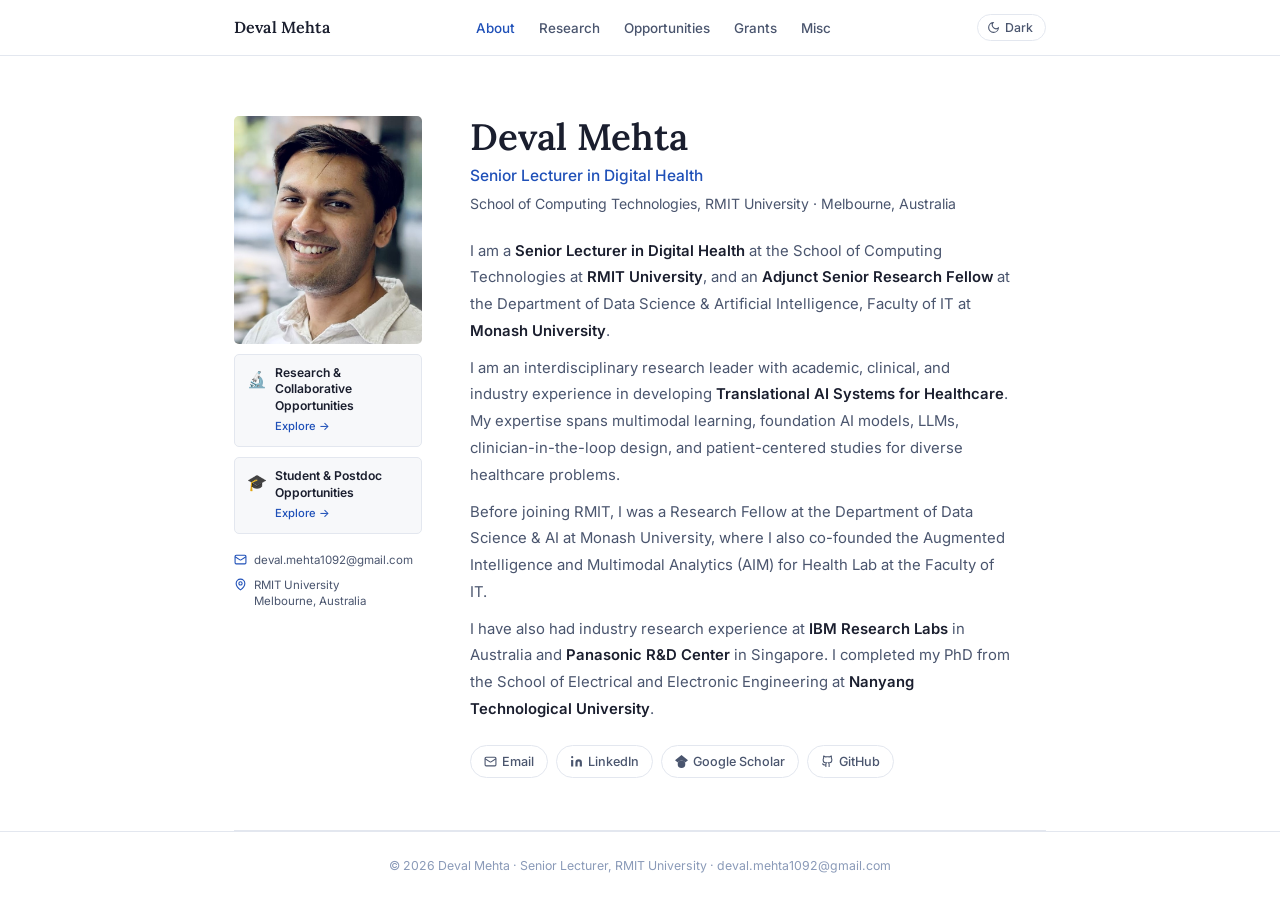
==== commit ded9700f: "Update index.html" ====
--- a/index.html
+++ b/index.html
@@ -64,11 +64,10 @@
         <p class="hero-role">Senior Lecturer in Digital Health</p>
         <p class="hero-affil">School of Computing Technologies, RMIT University &middot; Melbourne, Australia</p>
         <div class="hero-bio">
-          <p>I am a <strong>Senior Lecturer in Digital Health</strong> at the School of Computing Technologies at <strong>RMIT University</strong>, and an <strong>Adjunct Senior Research Fellow</strong> at the Department of DSAI, Faculty of IT at <strong>Monash University</strong>.</p>
-          <p>I am an interdisciplinary research leader with academic, clinical, and industry experience in developing <strong>Translational AI systems for healthcare</strong>. My expertise spans multimodal learning, foundation AI models, LLMs, clinician-in-the-loop design, and patient-centered studies for diverse healthcare problems.</p>
-          <p>Before joining RMIT in July 2026, I was a Research Fellow at the Department of Data Science &amp; AI at Monash University from 2021&ndash;2026, where I also co-founded the Augmented Intelligence and Multimodal Analytics (AIM) for Health Lab at the Faculty of IT in 2023.</p>
-          <p>I have also had industry research experience at <strong>IBM Research Labs</strong> in Australia and <strong>Panasonic R&amp;D Center</strong> in Singapore. I completed my PhD from the School of Electrical and Electronic Engineering at <strong>Nanyang Technological University</strong> in 2019.</p>
-          <p>My full CV is available <a href="https://github.com/deval-mehta/deval-mehta.github.io/blob/main/CV-Deval%20Mehta.pdf" target="_blank"><strong>here</strong></a>.</p>
+          <p>I am a <strong>Senior Lecturer in Digital Health</strong> at the School of Computing Technologies at <strong>RMIT University</strong>, and an <strong>Adjunct Senior Research Fellow</strong> at the Department of Data Science &amp; Artificial Intelligence, Faculty of IT at <strong>Monash University</strong>.</p>
+          <p>I am an interdisciplinary research leader with academic, clinical, and industry experience in developing <strong>Translational AI Systems for Healthcare</strong>. My expertise spans multimodal learning, foundation AI models, LLMs, clinician-in-the-loop design, and patient-centered studies for diverse healthcare problems.</p>
+          <p>Before joining RMIT, I was a Research Fellow at the Department of Data Science &amp; AI at Monash University, where I also co-founded the Augmented Intelligence and Multimodal Analytics (AIM) for Health Lab at the Faculty of IT.</p>
+          <p>I have also had industry research experience at <strong>IBM Research Labs</strong> in Australia and <strong>Panasonic R&amp;D Center</strong> in Singapore. I completed my PhD from the School of Electrical and Electronic Engineering at <strong>Nanyang Technological University</strong>.</p>
         </div>
         <div class="hero-links">
           <a href="mailto:deval.mehta1092@gmail.com" class="hlink"><svg viewBox="0 0 24 24" fill="none" stroke="currentColor" stroke-width="2"><rect x="2" y="4" width="20" height="16" rx="2"/><path d="m22 7-8.97 5.7a1.94 1.94 0 0 1-2.06 0L2 7"/></svg>Email</a>
@@ -88,4 +87,4 @@
 var MOON='<svg viewBox="0 0 24 24" fill="none" stroke="currentColor" stroke-width="2"><path d="M21 12.79A9 9 0 1 1 11.21 3 7 7 0 0 0 21 12.79z"/></svg><span>Dark</span>';
 function updateBtn(t){var b=document.getElementById('theme-btn');if(b)b.innerHTML=t==='dark'?SUN:MOON;}
 function toggleTheme(){var c=document.documentElement.getAttribute('data-theme')||'light';var n=c==='dark'?'light':'dark';document.documentElement.setAttribute('data-theme',n);localStorage.setItem('theme',n);updateBtn(n);}
-updateBtn(document.documentElement.getAttribute('data-theme')||'light');</script></body></html>+updateBtn(document.documentElement.getAttribute('data-theme')||'light');</script></body></html>
